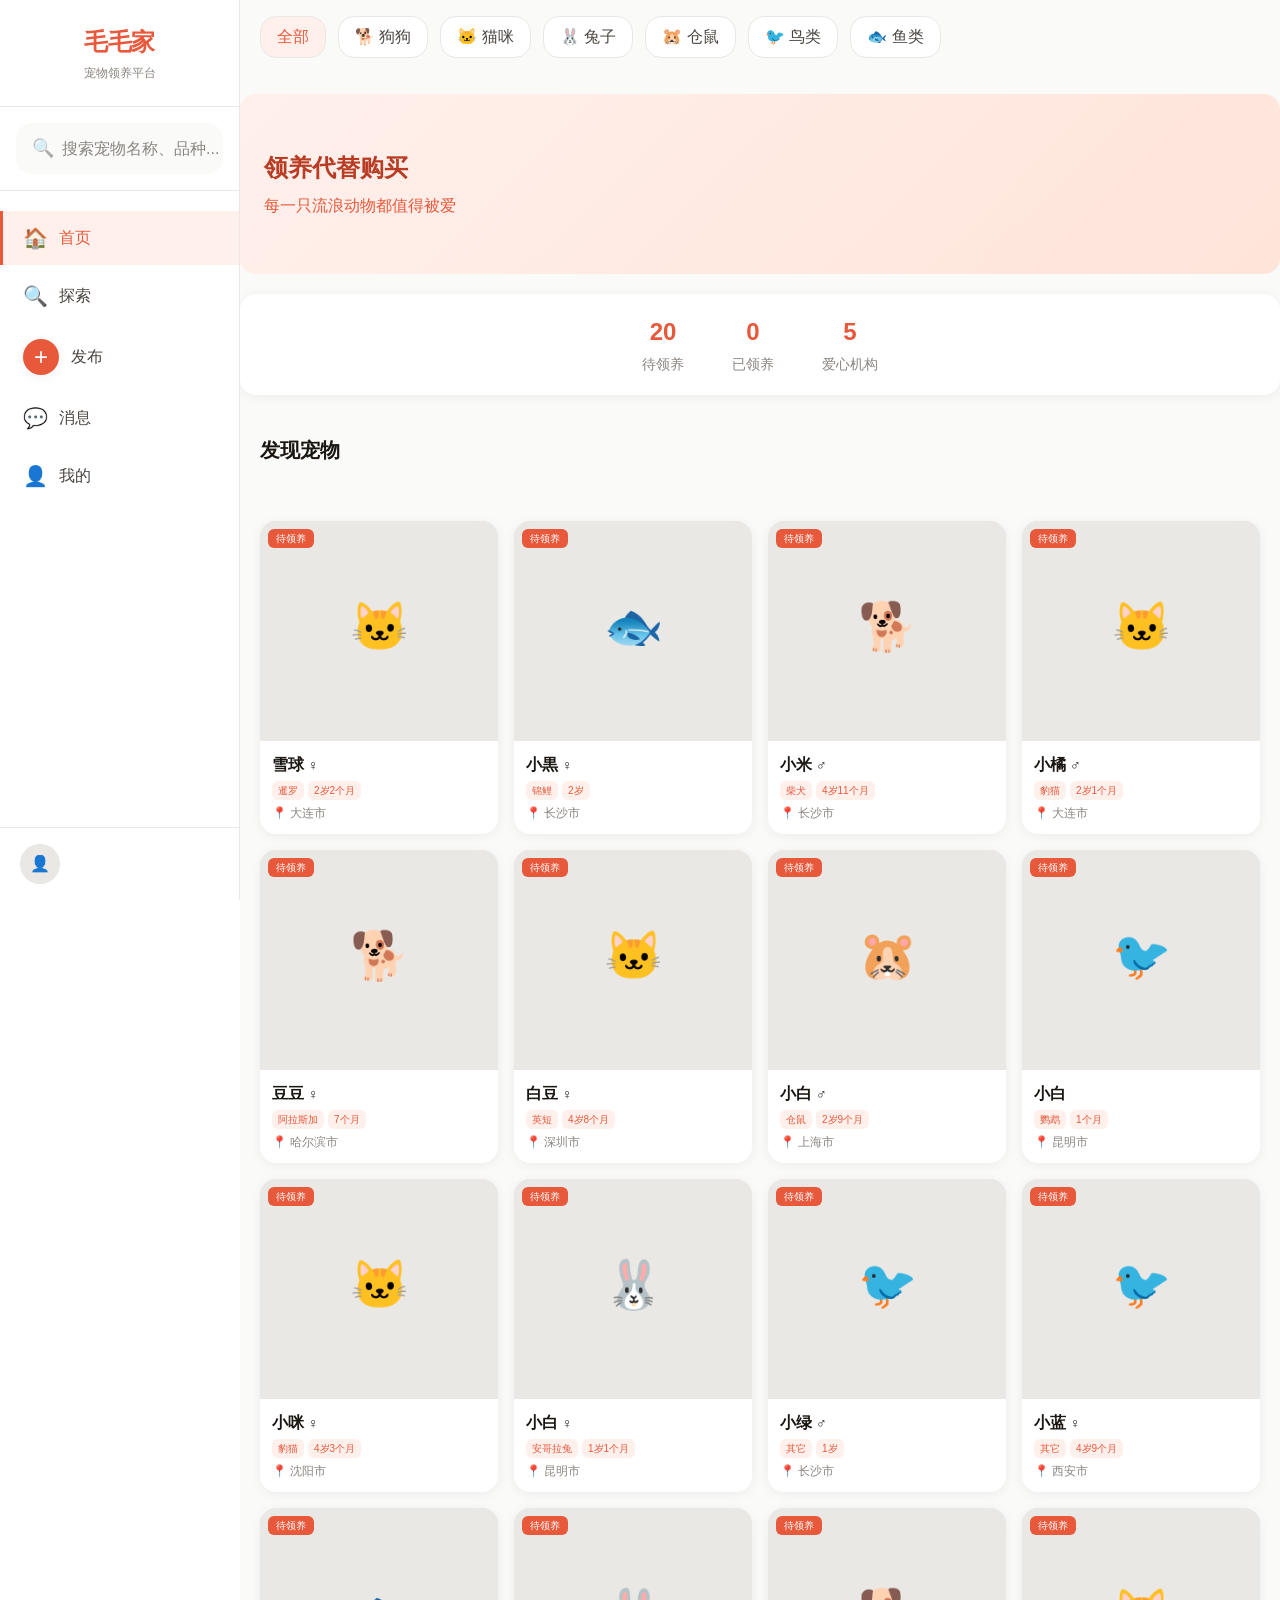
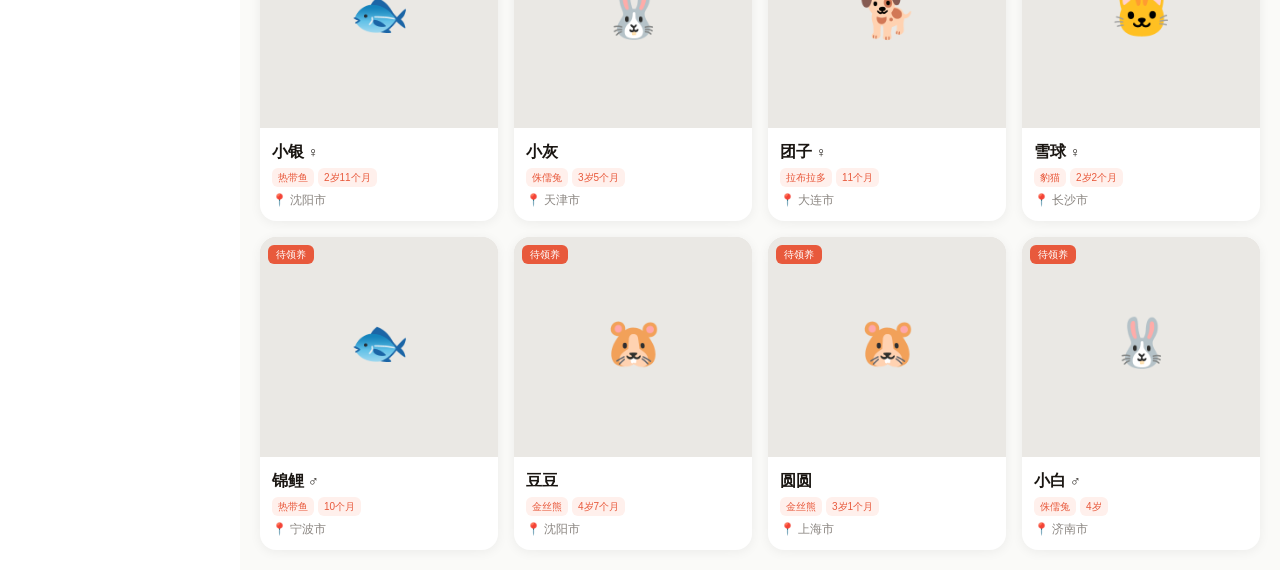
==== index.html @ ba598078 "Initial commit: 毛毛家宠物领养平台 功能包括： - 首页发现（搜索、筛选、宠物瀑布流） - 宠物详情页（轮播图、健康档案、领养要求） - 发布宠物（4步骤表单） - 领养申请（3步骤表" ====
<!DOCTYPE html>
<html lang="zh-CN">
<head>
    <meta charset="UTF-8">
    <meta name="viewport" content="width=device-width, initial-scale=1.0">
    <title>毛毛家 · 宠物领养平台</title>
    <link rel="stylesheet" href="css/styles.css">
    <link rel="icon" href="data:image/svg+xml,<svg xmlns=%22http://www.w3.org/2000/svg%22 viewBox=%220 0 100 100%22><text y=%22.9em%22 font-size=%2290%22>🐾</text></svg>">
</head>
<body>
    <div id="app">
        <!-- Left Sidebar -->
        <aside class="sidebar" id="sidebar">
            <div class="sidebar-header">
                <h1 class="logo">毛毛家</h1>
                <p class="logo-sub">宠物领养平台</p>
            </div>

            <!-- Search Bar -->
            <div class="sidebar-search">
                <div class="search-input-wrap">
                    <span class="search-icon">🔍</span>
                    <input type="text" class="search-input" placeholder="搜索宠物名称、品种..." id="searchInput">
                </div>
            </div>

            <!-- Navigation -->
            <nav class="sidebar-nav" id="sidebarNav">
                <div class="nav-item active" data-page="home">
                    <span class="nav-icon">🏠</span>
                    <span class="nav-label">首页</span>
                </div>
                <div class="nav-item" data-page="explore">
                    <span class="nav-icon">🔍</span>
                    <span class="nav-label">探索</span>
                </div>
                <div class="nav-item" data-page="publish">
                    <span class="nav-icon nav-icon-plus">+</span>
                    <span class="nav-label">发布</span>
                </div>
                <div class="nav-item" data-page="chat">
                    <span class="nav-icon">💬</span>
                    <span class="nav-label">消息</span>
                    <span class="badge" id="chatBadge" style="display: none;">0</span>
                </div>
                <div class="nav-item" data-page="profile">
                    <span class="nav-icon">👤</span>
                    <span class="nav-label">我的</span>
                </div>
            </nav>

            <!-- User Section -->
            <div class="sidebar-user" id="sidebarUser">
                <button class="icon-btn" id="notificationBtn">
                    <span class="icon">🔔</span>
                    <span class="badge" id="notificationBadge" style="display: none;">0</span>
                </button>
                <div class="avatar" id="headerAvatar">
                    <img src="data:image/svg+xml,<svg xmlns=%22http://www.w3.org/2000/svg%22 viewBox=%220 0 40 40%22><circle cx=%2220%22 cy=%2220%22 r=%2220%22 fill=%22%23EAE8E4%22/><text x=%2220%22 y=%2225%22 text-anchor=%22middle%22 font-size=%2216%22>👤</text></svg>" alt="头像">
                </div>
            </div>
        </aside>

        <!-- Main Content -->
        <main class="main" id="main">
            <!-- Pages will be rendered here -->
        </main>
    </div>

    <!-- Auth Modal -->
    <div class="modal" id="authModal">
        <div class="modal-overlay"></div>
        <div class="modal-content auth-modal">
            <div class="auth-tabs">
                <div class="auth-tab active" data-tab="login">登录</div>
                <div class="auth-tab" data-tab="register">注册</div>
            </div>
            <form class="auth-form" id="loginForm">
                <div class="form-group">
                    <input type="tel" class="form-input" placeholder="手机号" id="loginPhone" required>
                </div>
                <div class="form-group">
                    <input type="password" class="form-input" placeholder="密码" id="loginPassword" required>
                </div>
                <button type="submit" class="btn btn-primary btn-block">登录</button>
            </form>
            <form class="auth-form" id="registerForm" style="display: none;">
                <div class="form-group">
                    <input type="text" class="form-input" placeholder="昵称" id="registerNickname" required>
                </div>
                <div class="form-group">
                    <input type="tel" class="form-input" placeholder="手机号" id="registerPhone" required>
                </div>
                <div class="form-group">
                    <input type="password" class="form-input" placeholder="密码（至少6位）" id="registerPassword" required>
                </div>
                <div class="form-group">
                    <input type="text" class="form-input" placeholder="城市" id="registerCity" required>
                </div>
                <button type="submit" class="btn btn-primary btn-block">注册</button>
            </form>
            <button class="btn-close" id="closeAuthModal">×</button>
        </div>
    </div>

    <!-- Toast -->
    <div class="toast" id="toast"></div>

    <!-- Loading -->
    <div class="loading" id="loading">
        <div class="loading-spinner"></div>
    </div>

    <!-- Scripts -->
    <script src="js/store.js"></script>
    <script src="js/data.js"></script>
    <script src="js/components.js"></script>
    <script src="js/pages/home.js"></script>
    <script src="js/pages/detail.js"></script>
    <script src="js/pages/publish.js"></script>
    <script src="js/pages/adopt.js"></script>
    <script src="js/pages/chat.js"></script>
    <script src="js/pages/profile.js"></script>
    <script src="js/app.js"></script>
</body>
</html>
---- css/styles.css ----
/* ============================================
   毛毛家 · 宠物领养平台 - CSS Design System (网页版)
   ============================================ */

/* ===== Design Tokens ===== */
:root {
    /* Brand Colors */
    --brand: #E8593C;
    --brand-light: #FFF0EC;
    --brand-dark: #B83D24;

    /* Ink Colors */
    --ink: #1A1612;
    --ink-2: #4A4540;
    --ink-3: #8A8580;

    /* UI Colors */
    --line: #EAE8E4;
    --bg: #FAFAF8;
    --white: #FFFFFF;
    --success: #1D9E75;
    --warn: #BA7517;
    --info: #185FA5;
    --error: #D93025;

    /* Border Radius */
    --r: 10px;
    --r-lg: 16px;
    --r-sm: 6px;

    /* Shadows */
    --shadow: 0 2px 12px rgba(0, 0, 0, 0.06);
    --shadow-lg: 0 4px 24px rgba(0, 0, 0, 0.1);
    --shadow-sm: 0 1px 4px rgba(0, 0, 0, 0.04);

    /* Typography */
    --font-family: -apple-system, BlinkMacSystemFont, "Segoe UI", Roboto, "Helvetica Neue", Arial, sans-serif;
    --font-size-xs: 12px;
    --font-size-sm: 14px;
    --font-size-base: 16px;
    --font-size-lg: 18px;
    --font-size-xl: 20px;
    --font-size-2xl: 24px;
    --font-size-3xl: 32px;
    --font-size-4xl: 40px;

    /* Spacing */
    --space-xs: 4px;
    --space-sm: 8px;
    --space-md: 12px;
    --space-lg: 16px;
    --space-xl: 20px;
    --space-2xl: 24px;
    --space-3xl: 32px;
    --space-4xl: 48px;

    /* Layout - 网页版不限制宽度 */
    --header-height: 70px;
    --sidebar-width: 240px;
    --max-width: 100%;

    /* Transitions */
    --transition: all 0.2s ease;
}

/* ===== Reset & Base ===== */
*, *::before, *::after {
    box-sizing: border-box;
    margin: 0;
    padding: 0;
}

html {
    font-size: 16px;
    -webkit-font-smoothing: antialiased;
    -moz-osx-font-smoothing: grayscale;
}

body {
    font-family: var(--font-family);
    font-size: var(--font-size-base);
    color: var(--ink);
    background: var(--bg);
    line-height: 1.5;
    min-height: 100vh;
    overflow-x: hidden;
}

#app {
    min-height: 100vh;
    display: flex;
    flex-direction: row;
    max-width: 100%;
    margin: 0 auto;
    background: var(--white);
    position: relative;
}

a {
    color: inherit;
    text-decoration: none;
}

button {
    font-family: inherit;
    cursor: pointer;
    border: none;
    background: none;
    font-size: inherit;
}

input, textarea, select {
    font-family: inherit;
    font-size: inherit;
    border: none;
    outline: none;
    background: none;
}

img {
    max-width: 100%;
    display: block;
}

ul, ol {
    list-style: none;
}

/* ===== Header - 左侧导航栏 ===== */
.header {
    position: fixed;
    top: 0;
    left: 0;
    width: var(--sidebar-width);
    height: 100vh;
    background: var(--white);
    z-index: 100;
    box-shadow: var(--shadow-sm);
    display: flex;
    flex-direction: column;
}

.header-content {
    display: flex;
    flex-direction: column;
    align-items: center;
    padding: var(--space-xl);
    border-bottom: 1px solid var(--line);
}

.header-left {
    display: flex;
    align-items: center;
    gap: var(--space-sm);
    margin-bottom: var(--space-xl);
}

.logo {
    font-size: var(--font-size-2xl);
    font-weight: 700;
    color: var(--brand);
    letter-spacing: -0.5px;
}

.logo-sub {
    font-size: var(--font-size-xs);
    color: var(--ink-3);
    font-weight: 400;
}

.header-right {
    display: flex;
    align-items: center;
    gap: var(--space-md);
    margin-top: var(--space-lg);
}

.icon-btn {
    width: 40px;
    height: 40px;
    display: flex;
    align-items: center;
    justify-content: center;
    border-radius: 50%;
    position: relative;
    transition: var(--transition);
}

.icon-btn:active {
    background: var(--line);
}

.icon-btn .icon {
    font-size: 20px;
}

.icon-btn .badge {
    position: absolute;
    top: 2px;
    right: 2px;
    min-width: 16px;
    height: 16px;
    background: var(--error);
    color: var(--white);
    font-size: 10px;
    border-radius: 8px;
    display: flex;
    align-items: center;
    justify-content: center;
    padding: 0 4px;
}

.avatar {
    width: 36px;
    height: 36px;
    border-radius: 50%;
    overflow: hidden;
    cursor: pointer;
    background: var(--line);
}

.avatar img {
    width: 100%;
    height: 100%;
    object-fit: cover;
}

.avatar-lg {
    width: 80px;
    height: 80px;
}

.avatar-xl {
    width: 100px;
    height: 100px;
}

/* ===== Search Bar ===== */
.search-bar {
    padding: var(--space-lg) var(--space-xl);
    border-bottom: 1px solid var(--line);
    background: var(--white);
}

.search-input-wrap {
    display: flex;
    align-items: center;
    background: var(--bg);
    border-radius: var(--r-lg);
    padding: var(--space-md) var(--space-lg);
    gap: var(--space-sm);
    max-width: 600px;
    margin: 0 auto;
}

.search-icon {
    font-size: 18px;
    opacity: 0.5;
}

.search-input {
    flex: 1;
    font-size: var(--font-size-base);
    color: var(--ink);
}

.search-input::placeholder {
    color: var(--ink-3);
}

/* ===== Main Content ===== */
.main {
    flex: 1;
    margin-left: var(--sidebar-width);
    padding: 0;
    min-height: 100vh;
    background: var(--bg);
}

.page {
    display: none;
    animation: fadeIn 0.3s ease;
}

.page.active {
    display: block;
}

@keyframes fadeIn {
    from { opacity: 0; transform: translateY(10px); }
    to { opacity: 1; transform: translateY(0); }
}

/* ===== Sidebar Navigation ===== */
.bottom-nav {
    position: fixed;
    top: 140px;
    left: 0;
    width: var(--sidebar-width);
    height: auto;
    background: var(--white);
    display: flex;
    flex-direction: column;
    padding: var(--space-lg) 0;
    z-index: 100;
    border-right: 1px solid var(--line);
}

.nav-item {
    display: flex;
    align-items: center;
    gap: var(--space-md);
    padding: var(--space-md) var(--space-xl);
    cursor: pointer;
    position: relative;
    transition: var(--transition);
    border-left: 3px solid transparent;
}

.nav-item:active {
    opacity: 0.7;
}

.nav-item.active {
    background: var(--brand-light);
    border-left-color: var(--brand);
}

.nav-item.active .nav-icon {
    color: var(--brand);
}

.nav-item.active .nav-label {
    color: var(--brand);
    font-weight: 500;
}

.nav-icon {
    font-size: 20px;
    color: var(--ink-3);
    transition: var(--transition);
    width: 24px;
    text-align: center;
}

.nav-icon-plus {
    width: 36px;
    height: 36px;
    background: var(--brand);
    border-radius: 50%;
    display: flex;
    align-items: center;
    justify-content: center;
    color: var(--white);
    font-size: 24px;
    font-weight: 300;
    box-shadow: var(--shadow);
}

.nav-label {
    font-size: var(--font-size-base);
    color: var(--ink-2);
    transition: var(--transition);
}

.nav-item .badge {
    position: absolute;
    top: 50%;
    left: 60px;
    transform: translateY(-50%);
    min-width: 18px;
    height: 18px;
    background: var(--error);
    color: var(--white);
    font-size: 11px;
    border-radius: 9px;
    display: inline-flex;
    align-items: center;
    justify-content: center;
    padding: 0 5px;
}

/* ===== Sidebar Styles ===== */
.sidebar {
    position: fixed;
    top: 0;
    left: 0;
    width: var(--sidebar-width);
    height: 100vh;
    background: var(--white);
    display: flex;
    flex-direction: column;
    z-index: 100;
    border-right: 1px solid var(--line);
}

.sidebar-header {
    padding: var(--space-2xl) var(--space-xl);
    text-align: center;
    border-bottom: 1px solid var(--line);
}

.sidebar-header .logo {
    font-size: var(--font-size-2xl);
    font-weight: 700;
    color: var(--brand);
    letter-spacing: -0.5px;
}

.sidebar-header .logo-sub {
    font-size: var(--font-size-xs);
    color: var(--ink-3);
    margin-top: var(--space-xs);
}

.sidebar-search {
    padding: var(--space-lg);
    border-bottom: 1px solid var(--line);
}

.sidebar-search .search-input-wrap {
    background: var(--bg);
}

.sidebar-nav {
    flex: 1;
    padding: var(--space-lg) 0;
    overflow-y: auto;
}

.sidebar-nav .nav-item {
    display: flex;
    align-items: center;
    gap: var(--space-md);
    padding: var(--space-md) var(--space-xl);
    cursor: pointer;
    transition: var(--transition);
    border-left: 3px solid transparent;
    margin: var(--space-xs) 0;
}

.sidebar-nav .nav-item:hover {
    background: var(--bg);
}

.sidebar-nav .nav-item.active {
    background: var(--brand-light);
    border-left-color: var(--brand);
}

.sidebar-nav .nav-item.active .nav-icon {
    color: var(--brand);
}

.sidebar-nav .nav-item.active .nav-label {
    color: var(--brand);
    font-weight: 500;
}

.sidebar-nav .nav-icon {
    font-size: 20px;
    color: var(--ink-3);
    width: 24px;
    text-align: center;
}

.sidebar-nav .nav-icon-plus {
    width: 36px;
    height: 36px;
    background: var(--brand);
    border-radius: 50%;
    display: flex;
    align-items: center;
    justify-content: center;
    color: var(--white);
    font-size: 24px;
    font-weight: 300;
}

.sidebar-nav .nav-label {
    font-size: var(--font-size-base);
    color: var(--ink-2);
}

.sidebar-nav .badge {
    margin-left: auto;
    min-width: 20px;
    height: 20px;
    background: var(--error);
    color: var(--white);
    font-size: 11px;
    border-radius: 10px;
    display: flex;
    align-items: center;
    justify-content: center;
    padding: 0 6px;
}

.sidebar-user {
    padding: var(--space-lg) var(--space-xl);
    border-top: 1px solid var(--line);
    display: flex;
    align-items: center;
    justify-content: space-between;
}

.sidebar-user .avatar {
    width: 40px;
    height: 40px;
}

/* ===== Filter Chips ===== */
.filter-chips {
    display: flex;
    gap: var(--space-md);
    padding: var(--space-lg) var(--space-xl);
    overflow-x: auto;
    -webkit-overflow-scrolling: touch;
    max-width: 1400px;
    margin: 0 auto;
}

.filter-chip {
    flex-shrink: 0;
    padding: var(--space-sm) var(--space-lg);
    background: var(--white);
    border: 1px solid var(--line);
    border-radius: var(--r-lg);
    font-size: var(--font-size-base);
    color: var(--ink-2);
    cursor: pointer;
    transition: var(--transition);
    white-space: nowrap;
}

.filter-chip:hover {
    border-color: var(--brand);
    color: var(--brand);
}

.filter-chip:active,
.filter-chip.active {
    background: var(--brand-light);
    color: var(--brand);
    font-weight: 500;
}

/* ===== Banner ===== */
.banner {
    margin: var(--space-xl);
    border-radius: var(--r-lg);
    overflow: hidden;
    position: relative;
    height: 180px;
    background: linear-gradient(135deg, var(--brand-light) 0%, #FFE4D9 100%);
    max-width: 1400px;
    margin-left: auto;
    margin-right: auto;
}

.banner-img {
    width: 100%;
    height: 100%;
    object-fit: cover;
}

.banner-content {
    position: absolute;
    top: 0;
    left: 0;
    right: 0;
    bottom: 0;
    padding: var(--space-2xl);
    display: flex;
    flex-direction: column;
    justify-content: center;
}

.banner-title {
    font-size: var(--font-size-2xl);
    font-weight: 700;
    color: var(--brand-dark);
    margin-bottom: var(--space-sm);
}

.banner-desc {
    font-size: var(--font-size-base);
    color: var(--brand);
}

/* ===== Stats Row ===== */
.stats-row {
    display: flex;
    justify-content: center;
    gap: var(--space-4xl);
    padding: var(--space-xl) var(--space-2xl);
    margin: var(--space-xl);
    background: var(--white);
    border-radius: var(--r-lg);
    max-width: 1400px;
    margin-left: auto;
    margin-right: auto;
    box-shadow: var(--shadow);
}

.stat-item {
    text-align: center;
}

.stat-value {
    font-size: var(--font-size-2xl);
    font-weight: 700;
    color: var(--brand);
}

.stat-label {
    font-size: var(--font-size-sm);
    color: var(--ink-3);
    margin-top: var(--space-xs);
}

/* ===== Pet Card Grid ===== */
.pet-grid {
    display: grid;
    grid-template-columns: repeat(4, 1fr);
    gap: var(--space-lg);
    padding: var(--space-xl);
    max-width: 1400px;
    margin: 0 auto;
}

.pet-card {
    background: var(--white);
    border-radius: var(--r-lg);
    overflow: hidden;
    box-shadow: var(--shadow);
    cursor: pointer;
    transition: var(--transition);
}

.pet-card:hover {
    transform: translateY(-4px);
    box-shadow: var(--shadow-lg);
}

.pet-card-img {
    width: 100%;
    height: 220px;
    object-fit: cover;
    background: var(--line);
}

.pet-card-img-wrap {
    position: relative;
}

.pet-card-badge {
    position: absolute;
    top: var(--space-sm);
    left: var(--space-sm);
    padding: 2px 8px;
    background: var(--brand);
    color: var(--white);
    font-size: 10px;
    border-radius: var(--r-sm);
    font-weight: 500;
}

.pet-card-badge.adopted {
    background: var(--success);
}

.pet-card-fav {
    position: absolute;
    top: var(--space-sm);
    right: var(--space-sm);
    width: 32px;
    height: 32px;
    background: rgba(255, 255, 255, 0.9);
    border-radius: 50%;
    display: flex;
    align-items: center;
    justify-content: center;
    font-size: 16px;
    cursor: pointer;
    transition: var(--transition);
}

.pet-card-fav.active {
    color: var(--error);
}

.pet-card-info {
    padding: var(--space-md);
}

.pet-card-name {
    font-size: var(--font-size-base);
    font-weight: 600;
    color: var(--ink);
    margin-bottom: var(--space-xs);
    display: flex;
    align-items: center;
    gap: var(--space-xs);
}

.pet-card-gender {
    font-size: 14px;
}

.pet-card-tags {
    display: flex;
    flex-wrap: wrap;
    gap: 4px;
    margin-bottom: var(--space-xs);
}

.pet-card-tag {
    font-size: 10px;
    padding: 2px 6px;
    background: var(--brand-light);
    color: var(--brand);
    border-radius: var(--r-sm);
}

.pet-card-location {
    font-size: var(--font-size-xs);
    color: var(--ink-3);
    display: flex;
    align-items: center;
    gap: 4px;
}

/* ===== Section ===== */
.section {
    padding: var(--space-xl);
    max-width: 1400px;
    margin: 0 auto;
}

.section-header {
    display: flex;
    align-items: center;
    justify-content: space-between;
    margin-bottom: var(--space-lg);
}

.section-title {
    font-size: var(--font-size-xl);
    font-weight: 600;
    color: var(--ink);
}

.section-more {
    font-size: var(--font-size-sm);
    color: var(--brand);
    cursor: pointer;
}

/* ===== Buttons ===== */
.btn {
    display: inline-flex;
    align-items: center;
    justify-content: center;
    padding: var(--space-md) var(--space-lg);
    border-radius: var(--r);
    font-size: var(--font-size-base);
    font-weight: 500;
    cursor: pointer;
    transition: var(--transition);
    gap: var(--space-sm);
}

.btn:active {
    transform: scale(0.98);
}

.btn-primary {
    background: var(--brand);
    color: var(--white);
}

.btn-primary:active {
    background: var(--brand-dark);
}

.btn-secondary {
    background: var(--brand-light);
    color: var(--brand);
}

.btn-secondary:active {
    background: #FFD8CC;
}

.btn-outline {
    border: 1px solid var(--line);
    background: var(--white);
    color: var(--ink-2);
}

.btn-outline:active {
    background: var(--bg);
}

.btn-success {
    background: var(--success);
    color: var(--white);
}

.btn-block {
    width: 100%;
}

.btn-sm {
    padding: var(--space-sm) var(--space-md);
    font-size: var(--font-size-sm);
}

.btn-lg {
    padding: var(--space-lg) var(--space-xl);
    font-size: var(--font-size-lg);
}

.btn:disabled {
    opacity: 0.5;
    cursor: not-allowed;
}

/* ===== Form Elements ===== */
.form-group {
    margin-bottom: var(--space-lg);
}

.form-label {
    display: block;
    font-size: var(--font-size-sm);
    font-weight: 500;
    color: var(--ink-2);
    margin-bottom: var(--space-sm);
}

.form-input {
    width: 100%;
    padding: var(--space-md);
    background: var(--bg);
    border-radius: var(--r);
    font-size: var(--font-size-base);
    color: var(--ink);
    transition: var(--transition);
}

.form-input:focus {
    background: var(--white);
    box-shadow: 0 0 0 2px var(--brand-light);
}

.form-input::placeholder {
    color: var(--ink-3);
}

.form-textarea {
    min-height: 100px;
    resize: vertical;
}

.form-select {
    appearance: none;
    background-image: url("data:image/svg+xml,%3Csvg xmlns='http://www.w3.org/2000/svg' width='12' height='12' viewBox='0 0 12 12'%3E%3Cpath fill='%238A8580' d='M6 8L1 3h10z'/%3E%3C/svg%3E");
    background-repeat: no-repeat;
    background-position: right 12px center;
    padding-right: 36px;
}

/* ===== Cards ===== */
.card {
    background: var(--white);
    border-radius: var(--r-lg);
    padding: var(--space-lg);
    box-shadow: var(--shadow);
}

.card-header {
    display: flex;
    align-items: center;
    justify-content: space-between;
    margin-bottom: var(--space-md);
}

.card-title {
    font-size: var(--font-size-lg);
    font-weight: 600;
}

/* ===== Modal ===== */
.modal {
    position: fixed;
    top: 0;
    left: 0;
    right: 0;
    bottom: 0;
    z-index: 1000;
    display: none;
    align-items: center;
    justify-content: center;
}

.modal.active {
    display: flex;
}

.modal-overlay {
    position: absolute;
    top: 0;
    left: 0;
    right: 0;
    bottom: 0;
    background: rgba(0, 0, 0, 0.5);
}

.modal-content {
    position: relative;
    width: 90%;
    max-width: 500px;
    max-height: 90vh;
    overflow-y: auto;
    background: var(--white);
    border-radius: var(--r-lg);
    padding: var(--space-2xl);
    animation: modalIn 0.3s ease;
}

@keyframes modalIn {
    from {
        opacity: 0;
        transform: scale(0.9) translateY(20px);
    }
    to {
        opacity: 1;
        transform: scale(1) translateY(0);
    }
}

.btn-close {
    position: absolute;
    top: var(--space-md);
    right: var(--space-md);
    width: 32px;
    height: 32px;
    font-size: 24px;
    color: var(--ink-3);
    display: flex;
    align-items: center;
    justify-content: center;
}

/* ===== Auth Modal ===== */
.auth-tabs {
    display: flex;
    margin-bottom: var(--space-xl);
    border-bottom: 1px solid var(--line);
}

.auth-tab {
    flex: 1;
    padding: var(--space-md);
    text-align: center;
    font-size: var(--font-size-base);
    color: var(--ink-3);
    cursor: pointer;
    position: relative;
}

.auth-tab.active {
    color: var(--brand);
    font-weight: 500;
}

.auth-tab.active::after {
    content: '';
    position: absolute;
    bottom: -1px;
    left: 0;
    right: 0;
    height: 2px;
    background: var(--brand);
}

/* ===== Toast ===== */
.toast {
    position: fixed;
    top: 80px;
    left: 50%;
    transform: translateX(-50%);
    padding: var(--space-md) var(--space-lg);
    background: var(--ink);
    color: var(--white);
    border-radius: var(--r);
    font-size: var(--font-size-sm);
    z-index: 2000;
    display: none;
    animation: toastIn 0.3s ease;
    max-width: 90%;
    text-align: center;
}

.toast.show {
    display: block;
}

.toast.success {
    background: var(--success);
}

.toast.error {
    background: var(--error);
}

.toast.warn {
    background: var(--warn);
}

@keyframes toastIn {
    from {
        opacity: 0;
        transform: translateX(-50%) translateY(-20px);
    }
    to {
        opacity: 1;
        transform: translateX(-50%) translateY(0);
    }
}

/* ===== Loading ===== */
.loading {
    position: fixed;
    top: 0;
    left: 0;
    right: 0;
    bottom: 0;
    background: rgba(255, 255, 255, 0.9);
    display: none;
    align-items: center;
    justify-content: center;
    z-index: 3000;
}

.loading.show {
    display: flex;
}

.loading-spinner {
    width: 40px;
    height: 40px;
    border: 3px solid var(--line);
    border-top-color: var(--brand);
    border-radius: 50%;
    animation: spin 0.8s linear infinite;
}

@keyframes spin {
    to { transform: rotate(360deg); }
}

/* ===== Detail Page ===== */
.detail-header {
    position: relative;
}

.detail-carousel {
    position: relative;
    width: 100%;
    height: 450px;
    background: var(--line);
    overflow: hidden;
}

.detail-carousel img {
    width: 100%;
    height: 100%;
    object-fit: cover;
}

.carousel-dots {
    position: absolute;
    bottom: var(--space-md);
    left: 50%;
    transform: translateX(-50%);
    display: flex;
    gap: var(--space-sm);
}

.carousel-dot {
    width: 8px;
    height: 8px;
    border-radius: 50%;
    background: rgba(255, 255, 255, 0.5);
    cursor: pointer;
}

.carousel-dot.active {
    background: var(--white);
}

.carousel-nav {
    position: absolute;
    top: 50%;
    transform: translateY(-50%);
    width: 36px;
    height: 36px;
    background: rgba(255, 255, 255, 0.9);
    border-radius: 50%;
    display: flex;
    align-items: center;
    justify-content: center;
    cursor: pointer;
    font-size: 18px;
}

.carousel-nav.prev {
    left: var(--space-md);
}

.carousel-nav.next {
    right: var(--space-md);
}

.detail-info {
    padding: var(--space-xl) var(--space-2xl);
    max-width: 1200px;
    margin: 0 auto;
}

.detail-title {
    font-size: var(--font-size-3xl);
    font-weight: 700;
    margin-bottom: var(--space-lg);
    display: flex;
    align-items: center;
    gap: var(--space-md);
}

.detail-gender {
    font-size: 24px;
}

.detail-tags {
    display: flex;
    flex-wrap: wrap;
    gap: var(--space-md);
    margin-bottom: var(--space-xl);
}

.detail-tag {
    padding: var(--space-sm) var(--space-lg);
    background: var(--brand-light);
    color: var(--brand);
    border-radius: var(--r);
    font-size: var(--font-size-base);
}

.detail-status {
    display: inline-flex;
    align-items: center;
    gap: var(--space-xs);
    padding: var(--space-sm) var(--space-md);
    background: var(--success);
    color: var(--white);
    border-radius: var(--r-sm);
    font-size: var(--font-size-sm);
}

.detail-status.pending {
    background: var(--warn);
}

/* Health Card */
.health-card {
    margin: var(--space-xl) auto;
    padding: var(--space-xl);
    background: var(--white);
    border-radius: var(--r-lg);
    box-shadow: var(--shadow);
    max-width: 1200px;
}

.health-title {
    font-size: var(--font-size-base);
    font-weight: 600;
    margin-bottom: var(--space-md);
}

.health-grid {
    display: grid;
    grid-template-columns: repeat(3, 1fr);
    gap: var(--space-md);
}

.health-item {
    text-align: center;
    padding: var(--space-md);
    background: var(--bg);
    border-radius: var(--r);
}

.health-icon {
    font-size: 24px;
    margin-bottom: var(--space-xs);
}

.health-label {
    font-size: var(--font-size-xs);
    color: var(--ink-3);
}

.health-status {
    font-size: var(--font-size-sm);
    font-weight: 500;
    color: var(--success);
    margin-top: 2px;
}

.health-status.no {
    color: var(--ink-3);
}

/* Description Card */
.desc-card {
    margin: var(--space-lg);
    padding: var(--space-lg);
    background: var(--white);
    border-radius: var(--r-lg);
    box-shadow: var(--shadow);
}

.desc-title {
    font-size: var(--font-size-base);
    font-weight: 600;
    margin-bottom: var(--space-md);
}

.desc-text {
    font-size: var(--font-size-base);
    color: var(--ink-2);
    line-height: 1.8;
}

.desc-tags {
    display: flex;
    flex-wrap: wrap;
    gap: var(--space-sm);
    margin-top: var(--space-md);
}

.desc-tag {
    padding: var(--space-xs) var(--space-md);
    background: var(--brand-light);
    color: var(--brand);
    border-radius: var(--r-lg);
    font-size: var(--font-size-sm);
}

/* Requirements Card */
.requirements-card {
    margin: var(--space-lg);
    padding: var(--space-lg);
    background: var(--white);
    border-radius: var(--r-lg);
    box-shadow: var(--shadow);
}

.requirements-title {
    font-size: var(--font-size-base);
    font-weight: 600;
    margin-bottom: var(--space-md);
}

.requirements-list {
    display: flex;
    flex-direction: column;
    gap: var(--space-sm);
}

.requirement-item {
    display: flex;
    align-items: flex-start;
    gap: var(--space-sm);
    font-size: var(--font-size-sm);
    color: var(--ink-2);
}

.requirement-icon {
    color: var(--success);
    flex-shrink: 0;
}

/* Owner Card */
.owner-card {
    margin: var(--space-lg);
    padding: var(--space-lg);
    background: var(--white);
    border-radius: var(--r-lg);
    box-shadow: var(--shadow);
}

.owner-header {
    display: flex;
    align-items: center;
    gap: var(--space-md);
    margin-bottom: var(--space-md);
}

.owner-avatar {
    width: 50px;
    height: 50px;
    border-radius: 50%;
    overflow: hidden;
}

.owner-info {
    flex: 1;
}

.owner-name {
    font-size: var(--font-size-base);
    font-weight: 600;
}

.owner-meta {
    font-size: var(--font-size-xs);
    color: var(--ink-3);
}

/* Detail Actions */
.detail-actions {
    position: sticky;
    bottom: 0;
    left: var(--sidebar-width);
    width: calc(100% - var(--sidebar-width));
    padding: var(--space-lg) var(--space-2xl);
    background: var(--white);
    display: flex;
    gap: var(--space-lg);
    box-shadow: 0 -2px 10px rgba(0, 0, 0, 0.05);
    z-index: 100;
    max-width: 1400px;
    margin: 0 auto;
}

.detail-actions .btn {
    flex: 1;
    max-width: 300px;
}

/* ===== Publish Page ===== */
.publish-header {
    display: flex;
    align-items: center;
    justify-content: space-between;
    padding: var(--space-lg);
    background: var(--white);
}

.publish-step {
    display: flex;
    align-items: center;
    justify-content: center;
    gap: var(--space-sm);
    padding: var(--space-md);
}

.step-item {
    display: flex;
    flex-direction: column;
    align-items: center;
    gap: 4px;
}

.step-num {
    width: 28px;
    height: 28px;
    border-radius: 50%;
    background: var(--line);
    color: var(--ink-3);
    display: flex;
    align-items: center;
    justify-content: center;
    font-size: var(--font-size-sm);
    font-weight: 500;
}

.step-item.active .step-num {
    background: var(--brand);
    color: var(--white);
}

.step-item.done .step-num {
    background: var(--success);
    color: var(--white);
}

.step-label {
    font-size: 10px;
    color: var(--ink-3);
}

.step-item.active .step-label {
    color: var(--brand);
    font-weight: 500;
}

.step-line {
    flex: 1;
    height: 2px;
    background: var(--line);
    max-width: 40px;
}

.step-line.done {
    background: var(--success);
}

.publish-form {
    padding: var(--space-lg);
}

.form-section {
    margin-bottom: var(--space-xl);
}

.form-section-title {
    font-size: var(--font-size-base);
    font-weight: 600;
    margin-bottom: var(--space-md);
    color: var(--ink);
}

.form-row {
    display: grid;
    grid-template-columns: repeat(2, 1fr);
    gap: var(--space-md);
}

.form-row-3 {
    grid-template-columns: repeat(3, 1fr);
}

/* Image Upload */
.upload-area {
    border: 2px dashed var(--line);
    border-radius: var(--r-lg);
    padding: var(--space-xl);
    text-align: center;
    cursor: pointer;
    transition: var(--transition);
}

.upload-area:active {
    border-color: var(--brand);
    background: var(--brand-light);
}

.upload-icon {
    font-size: 40px;
    margin-bottom: var(--space-sm);
}

.upload-text {
    font-size: var(--font-size-sm);
    color: var(--ink-3);
}

.upload-preview {
    display: grid;
    grid-template-columns: repeat(3, 1fr);
    gap: var(--space-sm);
    margin-top: var(--space-md);
}

.upload-preview-item {
    position: relative;
    aspect-ratio: 1;
    border-radius: var(--r);
    overflow: hidden;
}

.upload-preview-item img {
    width: 100%;
    height: 100%;
    object-fit: cover;
}

.upload-preview-remove {
    position: absolute;
    top: 4px;
    right: 4px;
    width: 20px;
    height: 20px;
    background: rgba(0, 0, 0, 0.5);
    color: var(--white);
    border-radius: 50%;
    font-size: 14px;
    display: flex;
    align-items: center;
    justify-content: center;
    cursor: pointer;
}

/* Radio Group */
.radio-group {
    display: flex;
    gap: var(--space-md);
}

.radio-item {
    flex: 1;
    display: flex;
    align-items: center;
    justify-content: center;
    gap: var(--space-sm);
    padding: var(--space-md);
    background: var(--bg);
    border-radius: var(--r);
    cursor: pointer;
    transition: var(--transition);
}

.radio-item.active {
    background: var(--brand-light);
    color: var(--brand);
    font-weight: 500;
}

.radio-item input {
    display: none;
}

/* Checkbox Group */
.checkbox-group {
    display: flex;
    flex-wrap: wrap;
    gap: var(--space-sm);
}

.checkbox-item {
    display: flex;
    align-items: center;
    gap: var(--space-sm);
    padding: var(--space-sm) var(--space-md);
    background: var(--bg);
    border-radius: var(--r);
    cursor: pointer;
    transition: var(--transition);
    font-size: var(--font-size-sm);
}

.checkbox-item.active {
    background: var(--brand-light);
    color: var(--brand);
}

/* Publish Actions */
.publish-actions {
    position: sticky;
    bottom: 0;
    left: var(--sidebar-width);
    width: calc(100% - var(--sidebar-width));
    padding: var(--space-lg) var(--space-2xl);
    background: var(--white);
    display: flex;
    gap: var(--space-lg);
    box-shadow: 0 -2px 10px rgba(0, 0, 0, 0.05);
    z-index: 100;
    max-width: 1400px;
    margin: 0 auto;
}

/* ===== Chat Page ===== */
.chat-list {
    background: var(--white);
    max-width: 1000px;
    margin: 0 auto;
}
}

.chat-item {
    display: flex;
    align-items: center;
    gap: var(--space-md);
    padding: var(--space-md) var(--space-lg);
    cursor: pointer;
    transition: var(--transition);
}

.chat-item:active {
    background: var(--bg);
}

.chat-avatar {
    position: relative;
    width: 50px;
    height: 50px;
    border-radius: 50%;
    overflow: hidden;
    flex-shrink: 0;
}

.chat-avatar img {
    width: 100%;
    height: 100%;
    object-fit: cover;
}

.chat-avatar .online-dot {
    position: absolute;
    bottom: 2px;
    right: 2px;
    width: 12px;
    height: 12px;
    background: var(--success);
    border: 2px solid var(--white);
    border-radius: 50%;
}

.chat-content {
    flex: 1;
    min-width: 0;
}

.chat-name {
    font-size: var(--font-size-base);
    font-weight: 500;
    margin-bottom: 2px;
}

.chat-preview {
    font-size: var(--font-size-sm);
    color: var(--ink-3);
    white-space: nowrap;
    overflow: hidden;
    text-overflow: ellipsis;
}

.chat-meta {
    text-align: right;
    flex-shrink: 0;
}

.chat-time {
    font-size: var(--font-size-xs);
    color: var(--ink-3);
}

.chat-unread {
    min-width: 18px;
    height: 18px;
    background: var(--brand);
    color: var(--white);
    font-size: 10px;
    border-radius: 9px;
    display: inline-flex;
    align-items: center;
    justify-content: center;
    margin-top: 4px;
}

/* Chat Room */
.chat-room-header {
    position: fixed;
    top: 0;
    left: 50%;
    transform: translateX(-50);
    width: 100%;
    max-width: var(--max-width);
    background: var(--white);
    padding: var(--space-md) var(--space-lg);
    display: flex;
    align-items: center;
    gap: var(--space-md);
    box-shadow: var(--shadow-sm);
    z-index: 100;
}

.chat-room-back {
    font-size: 20px;
    cursor: pointer;
}

.chat-room-title {
    flex: 1;
    font-size: var(--font-size-base);
    font-weight: 600;
}

.chat-room-messages {
    padding: var(--space-lg);
    padding-top: 60px;
    padding-bottom: 80px;
    min-height: 100vh;
}

.message {
    display: flex;
    gap: var(--space-sm);
    margin-bottom: var(--space-md);
}

.message.self {
    flex-direction: row-reverse;
}

.message-avatar {
    width: 32px;
    height: 32px;
    border-radius: 50%;
    overflow: hidden;
    flex-shrink: 0;
}

.message-avatar img {
    width: 100%;
    height: 100%;
    object-fit: cover;
}

.message-content {
    max-width: 70%;
}

.message-bubble {
    padding: var(--space-sm) var(--space-md);
    background: var(--bg);
    border-radius: var(--r-lg);
    font-size: var(--font-size-sm);
    line-height: 1.5;
}

.message.self .message-bubble {
    background: var(--brand-light);
    color: var(--brand);
}

.message-time {
    font-size: 10px;
    color: var(--ink-3);
    margin-top: 4px;
}

.message.self .message-time {
    text-align: right;
}

/* Pet Card Message */
.message-pet-card {
    background: var(--white);
    border-radius: var(--r-lg);
    overflow: hidden;
    box-shadow: var(--shadow);
    width: 240px;
}

.message-pet-card-img {
    width: 100%;
    height: 140px;
    object-fit: cover;
}

.message-pet-card-info {
    padding: var(--space-md);
}

.message-pet-card-name {
    font-weight: 600;
    margin-bottom: var(--space-xs);
}

.message-pet-card-desc {
    font-size: var(--font-size-xs);
    color: var(--ink-3);
}

/* Chat Input */
.chat-input-area {
    position: sticky;
    bottom: 0;
    left: var(--sidebar-width);
    width: calc(100% - var(--sidebar-width));
    background: var(--white);
    padding: var(--space-lg) var(--space-2xl);
    display: flex;
    align-items: flex-end;
    gap: var(--space-md);
    box-shadow: 0 -2px 10px rgba(0, 0, 0, 0.05);
    z-index: 100;
    max-width: 1400px;
    margin: 0 auto;
}

.chat-input-wrap {
    flex: 1;
    max-width: 800px;
}
    display: flex;
    align-items: flex-end;
    background: var(--bg);
    border-radius: var(--r-lg);
    padding: var(--space-sm) var(--space-md);
}

.chat-input {
    flex: 1;
    font-size: var(--font-size-base);
    line-height: 1.5;
    max-height: 100px;
    overflow-y: auto;
}

.chat-input-actions {
    display: flex;
    gap: var(--space-sm);
}

.chat-input-btn {
    font-size: 20px;
    padding: var(--space-xs);
    cursor: pointer;
}

/* ===== Profile Page ===== */
.profile-header {
    padding: var(--space-2xl);
    text-align: center;
    background: linear-gradient(180deg, var(--brand-light) 0%, var(--white) 100%);
    max-width: 1000px;
    margin: 0 auto;
}

.profile-avatar {
    width: 120px;
    height: 120px;
    margin: 0 auto var(--space-lg);
    border-radius: 50%;
    overflow: hidden;
    border: 4px solid var(--white);
    box-shadow: var(--shadow);
}

.profile-avatar img {
    width: 100%;
    height: 100%;
    object-fit: cover;
}

.profile-name {
    font-size: var(--font-size-2xl);
    font-weight: 700;
    margin-bottom: var(--space-sm);
}

.profile-meta {
    font-size: var(--font-size-base);
    color: var(--ink-3);
}

.profile-stats {
    display: flex;
    justify-content: center;
    gap: var(--space-3xl);
    margin-top: var(--space-xl);
}

.profile-stat {
    text-align: center;
}

.profile-stat-value {
    font-size: var(--font-size-xl);
    font-weight: 700;
    color: var(--brand);
}

.profile-stat-label {
    font-size: var(--font-size-xs);
    color: var(--ink-3);
}

/* Profile Tabs */
.profile-tabs {
    display: flex;
    background: var(--white);
    border-bottom: 1px solid var(--line);
}

.profile-tab {
    flex: 1;
    padding: var(--space-md);
    text-align: center;
    font-size: var(--font-size-sm);
    color: var(--ink-3);
    cursor: pointer;
    position: relative;
}

.profile-tab.active {
    color: var(--brand);
    font-weight: 500;
}

.profile-tab.active::after {
    content: '';
    position: absolute;
    bottom: 0;
    left: 0;
    right: 0;
    height: 2px;
    background: var(--brand);
}

.profile-tab-content {
    padding: var(--space-md);
    min-height: 200px;
}

.profile-tab-panel {
    display: none;
}

.profile-tab-panel.active {
    display: block;
}

/* Empty State */
.empty-state {
    text-align: center;
    padding: var(--space-3xl);
    color: var(--ink-3);
}

.empty-icon {
    font-size: 48px;
    margin-bottom: var(--space-md);
}

.empty-text {
    font-size: var(--font-size-sm);
}

/* Management Menu */
.menu-list {
    background: var(--white);
    margin-top: var(--space-md);
}

.menu-item {
    display: flex;
    align-items: center;
    gap: var(--space-md);
    padding: var(--space-lg);
    border-bottom: 1px solid var(--line);
    cursor: pointer;
    transition: var(--transition);
}

.menu-item:last-child {
    border-bottom: none;
}

.menu-item:active {
    background: var(--bg);
}

.menu-icon {
    font-size: 20px;
}

.menu-text {
    flex: 1;
    font-size: var(--font-size-base);
}

.menu-arrow {
    color: var(--ink-3);
    font-size: 14px;
}

/* ===== Adopt Page ===== */
.adopt-header {
    padding: var(--space-lg);
    background: var(--white);
    border-bottom: 1px solid var(--line);
}

.adopt-pet-info {
    display: flex;
    gap: var(--space-md);
    padding: var(--space-lg);
    background: var(--bg);
    border-radius: var(--r-lg);
}

.adopt-pet-img {
    width: 80px;
    height: 80px;
    border-radius: var(--r);
    overflow: hidden;
    flex-shrink: 0;
}

.adopt-pet-img img {
    width: 100%;
    height: 100%;
    object-fit: cover;
}

.adopt-pet-name {
    font-size: var(--font-size-base);
    font-weight: 600;
    margin-bottom: var(--space-xs);
}

.adopt-pet-desc {
    font-size: var(--font-size-xs);
    color: var(--ink-3);
}

/* ===== Page Header ===== */
.page-header {
    display: flex;
    align-items: center;
    justify-content: space-between;
    padding: var(--space-lg) var(--space-2xl);
    background: var(--white);
    border-bottom: 1px solid var(--line);
    position: sticky;
    top: 0;
    z-index: 50;
    max-width: 1400px;
    margin: 0 auto;
}

.page-back {
    font-size: 24px;
    cursor: pointer;
    padding: var(--space-sm);
    margin-left: calc(-1 * var(--space-sm));
    color: var(--ink-2);
}

.page-back:hover {
    color: var(--brand);
}

.page-title {
    font-size: var(--font-size-xl);
    font-weight: 600;
    flex: 1;
    text-align: center;
}

.page-action {
    font-size: var(--font-size-base);
    color: var(--brand);
    cursor: pointer;
    padding: var(--space-sm);
    margin-right: calc(-1 * var(--space-sm));
}

/* ===== Utility Classes ===== */
.hidden {
    display: none !important;
}

.text-center {
    text-align: center;
}

.text-brand {
    color: var(--brand);
}

.text-success {
    color: var(--success);
}

.text-muted {
    color: var(--ink-3);
}

.mt-sm { margin-top: var(--space-sm); }
.mt-md { margin-top: var(--space-md); }
.mt-lg { margin-top: var(--space-lg); }
.mb-sm { margin-bottom: var(--space-sm); }
.mb-md { margin-bottom: var(--space-md); }
.mb-lg { margin-bottom: var(--space-lg); }

.flex { display: flex; }
.flex-center { align-items: center; justify-content: center; }
.flex-between { justify-content: space-between; }
.flex-1 { flex: 1; }
.gap-sm { gap: var(--space-sm); }
.gap-md { gap: var(--space-md); }

/* Scrollbar */
::-webkit-scrollbar {
    width: 4px;
    height: 4px;
}

::-webkit-scrollbar-track {
    background: transparent;
}

::-webkit-scrollbar-thumb {
    background: var(--line);
    border-radius: 2px;
}

::-webkit-scrollbar-thumb:hover {
    background: var(--ink-3);
}

/* Image placeholder */
.img-placeholder {
    background: linear-gradient(135deg, var(--line) 0%, #f0f0f0 100%);
    display: flex;
    align-items: center;
    justify-content: center;
    font-size: 48px;
    color: var(--ink-3);
}

/* Animations */
.slide-up {
    animation: slideUp 0.3s ease;
}

@keyframes slideUp {
    from {
        opacity: 0;
        transform: translateY(20px);
    }
    to {
        opacity: 1;
        transform: translateY(0);
    }
}

.fade-in {
    animation: fadeIn 0.3s ease;
}

/* Login required prompt */
.login-prompt {
    text-align: center;
    padding: var(--space-3xl) var(--space-lg);
}

.login-prompt-icon {
    font-size: 64px;
    margin-bottom: var(--space-lg);
}

.login-prompt-text {
    font-size: var(--font-size-lg);
    margin-bottom: var(--space-lg);
    color: var(--ink-2);
}
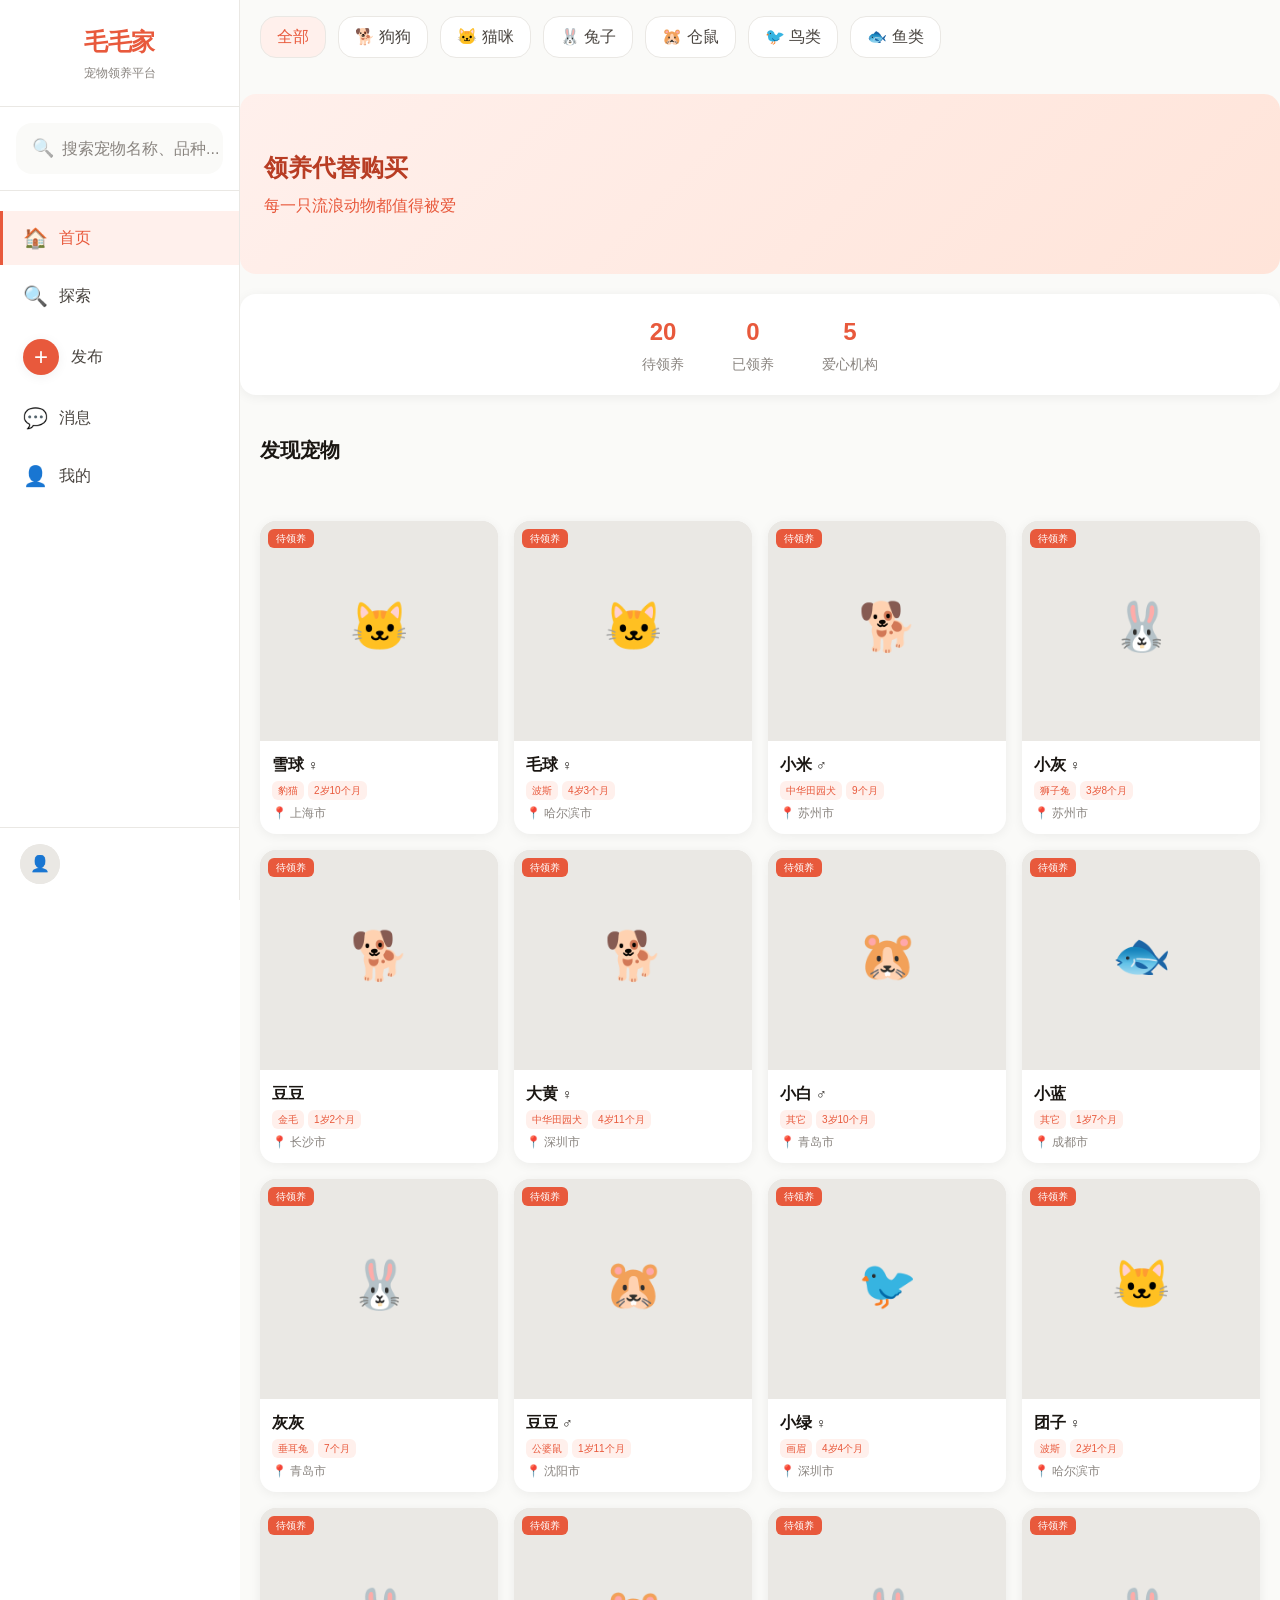
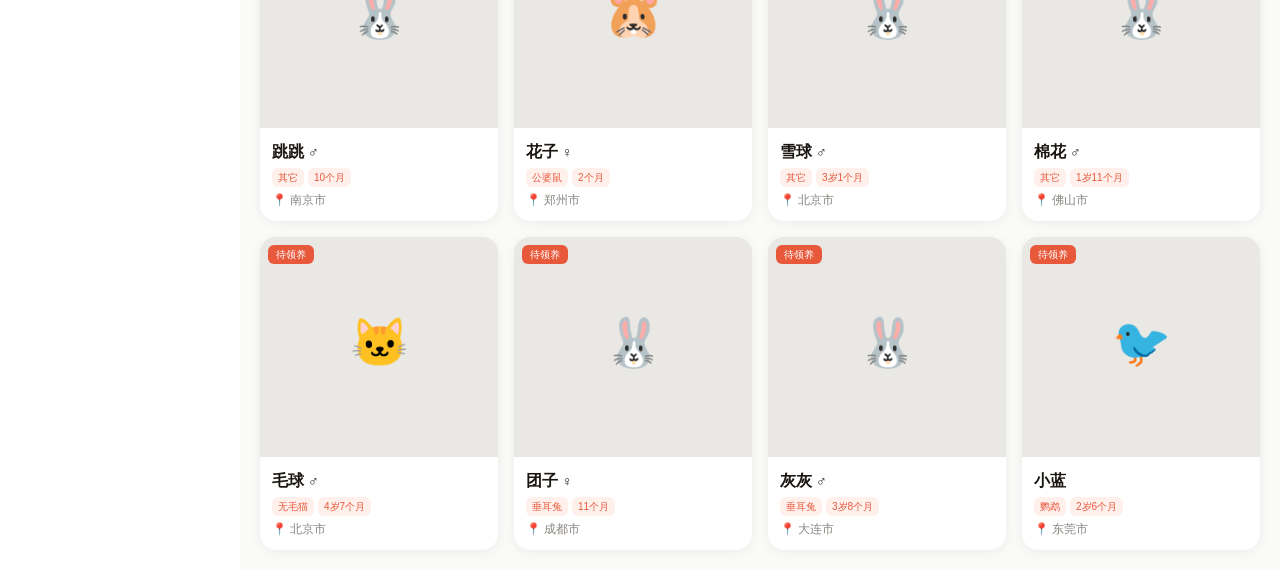
==== commit 8ffcca29: "Add Spring Boot backend for pet adoption platform - Complete backend with Spring Boot 3.2 - JWT auth" ====
--- a/index.html
+++ b/index.html
@@ -112,6 +112,7 @@
     </div>
 
     <!-- Scripts -->
+    <script src="js/api.js"></script>
     <script src="js/store.js"></script>
     <script src="js/data.js"></script>
     <script src="js/components.js"></script>
